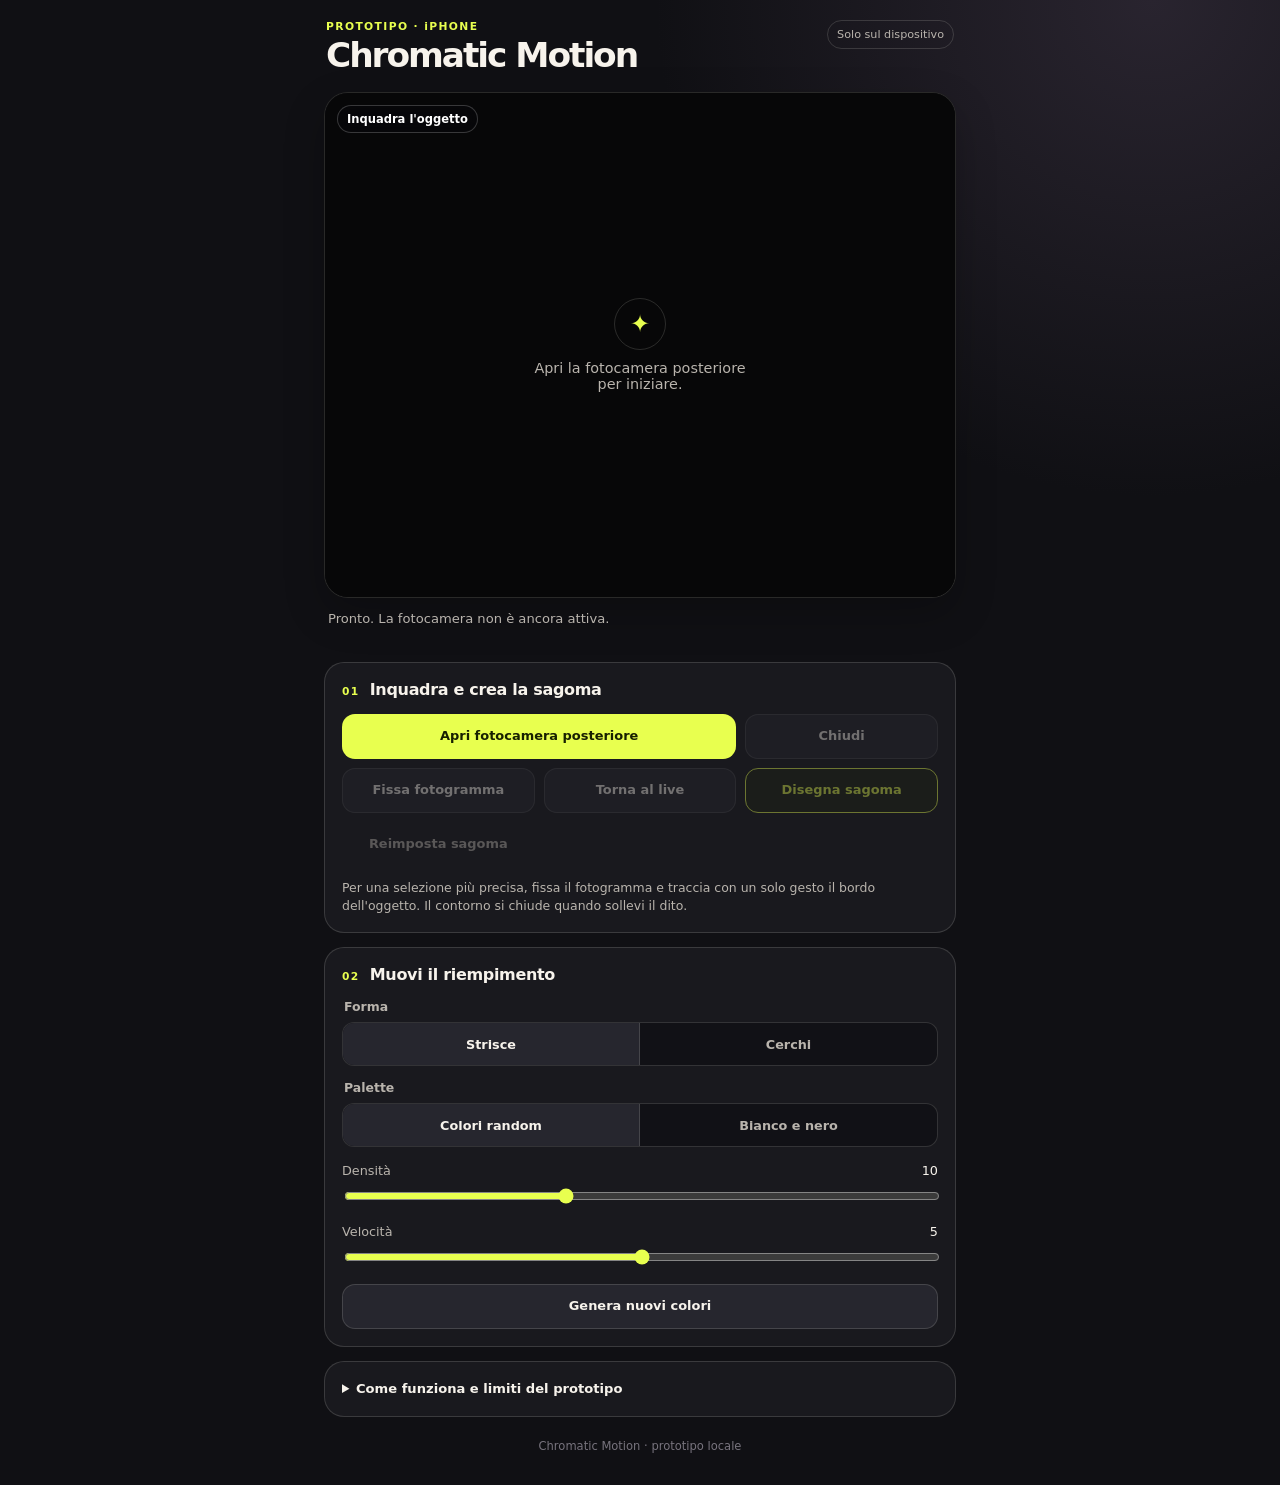
==== index.html @ 291d0ef6 "Aggiunge il prototipo Chromatic Motion" ====
<!doctype html>
<html lang="it">
  <head>
    <meta charset="utf-8" />
    <meta name="viewport" content="width=device-width, initial-scale=1, viewport-fit=cover" />
    <meta name="theme-color" content="#101014" />
    <meta name="description" content="Chromatic Motion — riempimenti animati dentro una sagoma disegnata sulla fotocamera." />
    <link rel="manifest" href="manifest.webmanifest" />
    <link rel="stylesheet" href="styles.css" />
    <title>Chromatic Motion</title>
  </head>
  <body>
    <div class="app-shell">
      <header class="topbar">
        <div>
          <p class="eyebrow">PROTOTIPO · iPHONE</p>
          <h1>Chromatic Motion</h1>
        </div>
        <span class="privacy-pill">Solo sul dispositivo</span>
      </header>

      <main>
        <section class="camera-card" aria-label="Anteprima della fotocamera e maschera">
          <div class="stage" id="stage">
            <video id="camera" autoplay muted playsinline aria-label="Anteprima fotocamera"></video>
            <canvas id="frozen-frame" aria-hidden="true"></canvas>
            <canvas id="overlay" aria-label="Area per disegnare il contorno dell'oggetto"></canvas>
            <div class="stage-empty" id="stage-empty">
              <span class="stage-empty-mark">✦</span>
              <p>Apri la fotocamera posteriore per iniziare.</p>
            </div>
            <div class="stage-note" id="stage-note">Inquadra l'oggetto</div>
          </div>
        </section>

        <p class="status" id="status" role="status" aria-live="polite">Pronto. La fotocamera non è ancora attiva.</p>

        <section class="panel camera-panel" aria-labelledby="camera-title">
          <div class="section-heading">
            <p class="step">01</p>
            <h2 id="camera-title">Inquadra e crea la sagoma</h2>
          </div>
          <div class="button-grid">
            <button class="button button-primary" id="start-camera" type="button">Apri fotocamera posteriore</button>
            <button class="button button-secondary" id="stop-camera" type="button" disabled>Chiudi</button>
            <button class="button button-secondary" id="freeze-frame" type="button" disabled>Fissa fotogramma</button>
            <button class="button button-secondary" id="live-frame" type="button" disabled>Torna al live</button>
            <button class="button button-accent" id="draw-mask" type="button" disabled>Disegna sagoma</button>
            <button class="button button-quiet" id="clear-mask" type="button" disabled>Reimposta sagoma</button>
          </div>
          <p class="help">Per una selezione più precisa, fissa il fotogramma e traccia con un solo gesto il bordo dell'oggetto. Il contorno si chiude quando sollevi il dito.</p>
        </section>

        <section class="panel" aria-labelledby="effect-title">
          <div class="section-heading">
            <p class="step">02</p>
            <h2 id="effect-title">Muovi il riempimento</h2>
          </div>

          <fieldset>
            <legend>Forma</legend>
            <div class="segmented" role="group" aria-label="Forma del riempimento">
              <button class="segment is-selected" type="button" data-effect="stripes" aria-pressed="true">Strisce</button>
              <button class="segment" type="button" data-effect="circles" aria-pressed="false">Cerchi</button>
            </div>
          </fieldset>

          <fieldset>
            <legend>Palette</legend>
            <div class="segmented" role="group" aria-label="Palette dei colori">
              <button class="segment is-selected" type="button" data-colors="color" aria-pressed="true">Colori random</button>
              <button class="segment" type="button" data-colors="mono" aria-pressed="false">Bianco e nero</button>
            </div>
          </fieldset>

          <div class="range-group">
            <label for="density">Densità <output id="density-value" for="density">10</output></label>
            <input id="density" type="range" min="3" max="22" value="10" />
          </div>
          <div class="range-group">
            <label for="speed">Velocità <output id="speed-value" for="speed">5</output></label>
            <input id="speed" type="range" min="0" max="10" value="5" />
          </div>
          <button class="button button-secondary full-width" id="new-colors" type="button">Genera nuovi colori</button>
        </section>

        <details class="info-panel">
          <summary>Come funziona e limiti del prototipo</summary>
          <p>La maschera è manuale: non vengono inviati video, foto o coordinate a un server. La segmentazione automatica non è inclusa perché, sul web mobile, può perdere capelli, bordi sottili, oggetti sovrapposti e soggetti poco contrastati; inoltre può rallentare l'anteprima su alcuni dispositivi.</p>
        </details>
      </main>

      <footer>Chromatic Motion · prototipo locale</footer>
    </div>
    <script src="app.js"></script>
  </body>
</html>
---- styles.css ----
:root {
  color-scheme: dark;
  --ink: #f7f3ec;
  --muted: #b9b4ad;
  --page: #101014;
  --surface: #1a1a20;
  --surface-2: #26262e;
  --line: rgba(247, 243, 236, 0.15);
  --accent: #e8ff4f;
  --accent-ink: #172000;
  --danger: #ff8e8e;
  font-family: Inter, ui-rounded, "SF Pro Rounded", "Avenir Next", system-ui, sans-serif;
}

* { box-sizing: border-box; }

html { background: var(--page); }

body {
  min-width: 320px;
  margin: 0;
  background: radial-gradient(circle at 90% 0%, #29242f 0, transparent 31rem), var(--page);
  color: var(--ink);
}

button, input { font: inherit; }

button { -webkit-tap-highlight-color: transparent; }

.app-shell {
  width: min(100%, 680px);
  min-height: 100svh;
  margin: 0 auto;
  padding: max(20px, env(safe-area-inset-top)) 16px max(30px, env(safe-area-inset-bottom));
}

.topbar {
  display: flex;
  align-items: flex-start;
  justify-content: space-between;
  gap: 12px;
  margin: 0 2px 20px;
}

.eyebrow, .step {
  margin: 0 0 5px;
  color: var(--accent);
  font-size: 0.67rem;
  font-weight: 800;
  letter-spacing: 0.13em;
}

h1, h2, p { margin-top: 0; }

h1 {
  margin-bottom: 0;
  font-size: clamp(1.6rem, 5vw, 2.15rem);
  line-height: 1;
  letter-spacing: -0.06em;
}

h2 {
  margin-bottom: 0;
  font-size: 1rem;
  letter-spacing: -0.02em;
}

.privacy-pill {
  flex: 0 0 auto;
  border: 1px solid var(--line);
  border-radius: 999px;
  padding: 7px 9px;
  color: var(--muted);
  font-size: 0.7rem;
}

.camera-card {
  overflow: hidden;
  border: 1px solid var(--line);
  border-radius: 24px;
  background: #050506;
  box-shadow: 0 16px 40px rgba(0, 0, 0, 0.22);
}

.stage {
  position: relative;
  width: 100%;
  height: min(56svh, 590px);
  min-height: 330px;
  overflow: hidden;
  background: linear-gradient(145deg, #191921, #08080a);
}

video, canvas {
  position: absolute;
  inset: 0;
  display: block;
  width: 100%;
  height: 100%;
}

video {
  object-fit: cover;
  background: #070708;
}

#frozen-frame {
  display: none;
  z-index: 1;
}

#frozen-frame.is-visible { display: block; }

#overlay {
  z-index: 2;
  touch-action: none;
}

#overlay.is-drawing { cursor: crosshair; }

.stage-empty {
  position: absolute;
  z-index: 3;
  inset: 0;
  display: grid;
  align-content: center;
  justify-items: center;
  gap: 10px;
  padding: 30px;
  color: var(--muted);
  text-align: center;
  pointer-events: none;
}

.stage-empty.is-hidden { display: none; }

.stage-empty-mark {
  display: grid;
  width: 52px;
  height: 52px;
  place-items: center;
  border: 1px solid var(--line);
  border-radius: 50%;
  color: var(--accent);
  font-size: 1.5rem;
}

.stage-empty p { max-width: 14rem; margin: 0; font-size: 0.9rem; }

.stage-note {
  position: absolute;
  z-index: 4;
  top: 12px;
  left: 12px;
  border: 1px solid rgba(255, 255, 255, 0.2);
  border-radius: 999px;
  padding: 6px 9px;
  background: rgba(9, 9, 12, 0.54);
  color: #fff;
  font-size: 0.72rem;
  font-weight: 700;
  backdrop-filter: blur(8px);
  pointer-events: none;
}

.status {
  min-height: 2.7em;
  margin: 12px 4px 16px;
  color: var(--muted);
  font-size: 0.82rem;
  line-height: 1.35;
}

.panel, .info-panel {
  margin-top: 14px;
  border: 1px solid var(--line);
  border-radius: 20px;
  padding: 17px;
  background: color-mix(in srgb, var(--surface), transparent 7%);
}

.section-heading { display: flex; gap: 10px; align-items: baseline; margin-bottom: 15px; }
.step { margin: 0; }

.button-grid {
  display: grid;
  grid-template-columns: 1fr 1fr;
  gap: 9px;
}

.button {
  min-height: 45px;
  border: 1px solid transparent;
  border-radius: 13px;
  padding: 9px 12px;
  font-weight: 750;
  font-size: 0.81rem;
  line-height: 1.1;
  cursor: pointer;
  transition: transform 140ms ease, background 140ms ease, border-color 140ms ease, opacity 140ms ease;
}

.button:active:not(:disabled), .segment:active { transform: scale(0.98); }
.button:focus-visible, .segment:focus-visible, input:focus-visible, summary:focus-visible { outline: 3px solid var(--accent); outline-offset: 3px; }
.button:disabled { cursor: not-allowed; opacity: 0.4; }

.button-primary { grid-column: span 2; background: var(--accent); color: var(--accent-ink); }
.button-secondary { border-color: var(--line); background: var(--surface-2); color: var(--ink); }
.button-accent { border-color: var(--accent); background: #202516; color: var(--accent); }
.button-quiet { border-color: transparent; background: transparent; color: var(--muted); }
.full-width { width: 100%; margin-top: 15px; }

.help { margin: 12px 0 0; color: var(--muted); font-size: 0.78rem; line-height: 1.45; }

fieldset { min-width: 0; margin: 0 0 14px; padding: 0; border: 0; }
legend { margin-bottom: 8px; color: var(--muted); font-size: 0.78rem; font-weight: 650; }

.segmented { display: grid; grid-template-columns: 1fr 1fr; overflow: hidden; border: 1px solid var(--line); border-radius: 12px; background: #111116; }

.segment { min-height: 42px; border: 0; border-right: 1px solid var(--line); background: transparent; color: var(--muted); font-size: 0.8rem; font-weight: 700; cursor: pointer; }
.segment:last-child { border-right: 0; }
.segment.is-selected { background: var(--surface-2); color: var(--ink); }

.range-group { margin-top: 16px; }
.range-group label { display: flex; justify-content: space-between; margin-bottom: 8px; color: var(--muted); font-size: 0.8rem; }
output { color: var(--ink); font-variant-numeric: tabular-nums; }
input[type="range"] { width: 100%; accent-color: var(--accent); cursor: pointer; }

.info-panel { color: var(--muted); font-size: 0.82rem; line-height: 1.5; }
.info-panel summary { color: var(--ink); font-weight: 700; cursor: pointer; }
.info-panel p { margin: 12px 0 0; }

footer { margin: 22px 0 2px; color: #77737d; text-align: center; font-size: 0.72rem; }

@media (min-width: 520px) {
  .app-shell { padding-right: 24px; padding-left: 24px; }
  .button-grid { grid-template-columns: repeat(3, 1fr); }
  .button-primary { grid-column: span 2; }
}

@media (prefers-reduced-motion: reduce) {
  *, *::before, *::after { scroll-behavior: auto !important; transition-duration: 0.01ms !important; animation-duration: 0.01ms !important; }
}
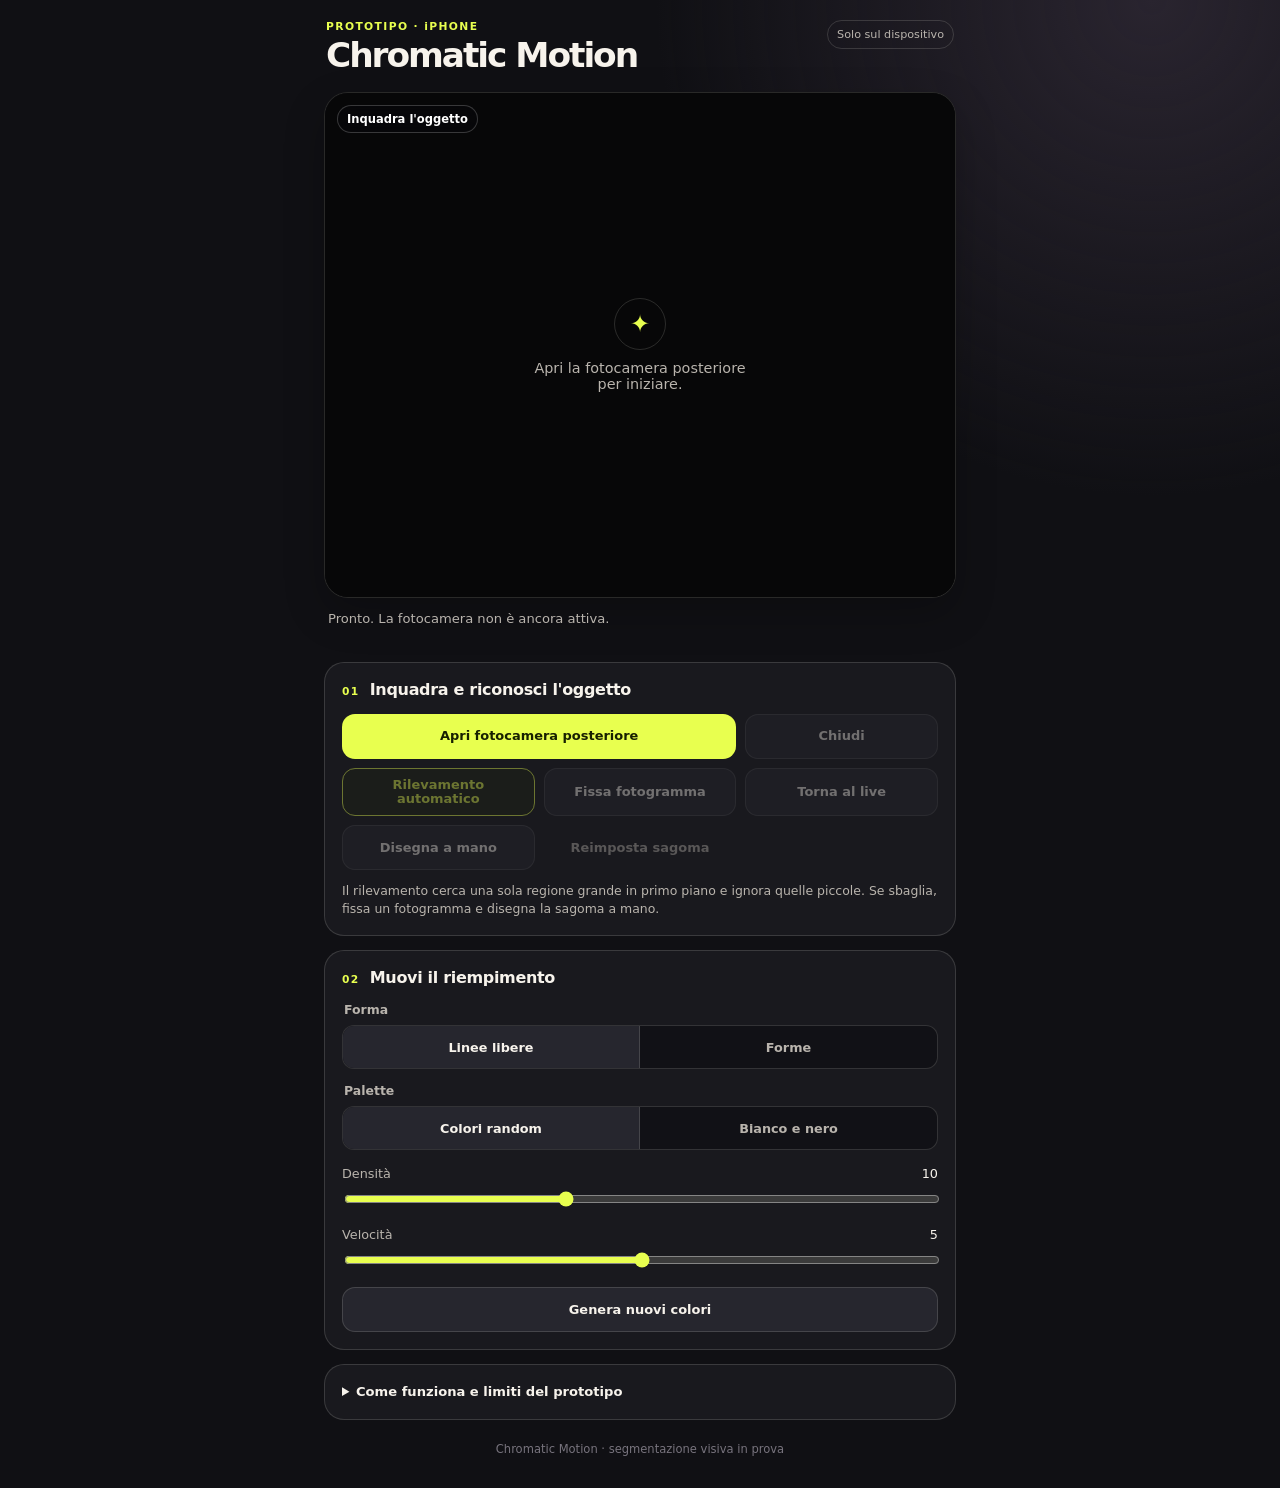
==== commit b85ae2ee: "Aggiunge interfaccia per segmentazione visiva" ====
--- a/index.html
+++ b/index.html
@@ -4,7 +4,7 @@
     <meta charset="utf-8" />
     <meta name="viewport" content="width=device-width, initial-scale=1, viewport-fit=cover" />
     <meta name="theme-color" content="#101014" />
-    <meta name="description" content="Chromatic Motion — riempimenti animati dentro una sagoma disegnata sulla fotocamera." />
+    <meta name="description" content="Chromatic Motion — forme animate dentro un oggetto grande riconosciuto dalla fotocamera." />
     <link rel="manifest" href="manifest.webmanifest" />
     <link rel="stylesheet" href="styles.css" />
     <title>Chromatic Motion</title>
@@ -38,17 +38,18 @@
         <section class="panel camera-panel" aria-labelledby="camera-title">
           <div class="section-heading">
             <p class="step">01</p>
-            <h2 id="camera-title">Inquadra e crea la sagoma</h2>
+            <h2 id="camera-title">Inquadra e riconosci l'oggetto</h2>
           </div>
           <div class="button-grid">
             <button class="button button-primary" id="start-camera" type="button">Apri fotocamera posteriore</button>
             <button class="button button-secondary" id="stop-camera" type="button" disabled>Chiudi</button>
+            <button class="button button-accent" id="auto-mask" type="button" aria-pressed="true" disabled>Rilevamento automatico</button>
             <button class="button button-secondary" id="freeze-frame" type="button" disabled>Fissa fotogramma</button>
             <button class="button button-secondary" id="live-frame" type="button" disabled>Torna al live</button>
-            <button class="button button-accent" id="draw-mask" type="button" disabled>Disegna sagoma</button>
+            <button class="button button-secondary" id="draw-mask" type="button" disabled>Disegna a mano</button>
             <button class="button button-quiet" id="clear-mask" type="button" disabled>Reimposta sagoma</button>
           </div>
-          <p class="help">Per una selezione più precisa, fissa il fotogramma e traccia con un solo gesto il bordo dell'oggetto. Il contorno si chiude quando sollevi il dito.</p>
+          <p class="help">Il rilevamento cerca una sola regione grande in primo piano e ignora quelle piccole. Se sbaglia, fissa un fotogramma e disegna la sagoma a mano.</p>
         </section>
 
         <section class="panel" aria-labelledby="effect-title">
@@ -60,8 +61,8 @@
           <fieldset>
             <legend>Forma</legend>
             <div class="segmented" role="group" aria-label="Forma del riempimento">
-              <button class="segment is-selected" type="button" data-effect="stripes" aria-pressed="true">Strisce</button>
-              <button class="segment" type="button" data-effect="circles" aria-pressed="false">Cerchi</button>
+              <button class="segment is-selected" type="button" data-effect="lines" aria-pressed="true">Linee libere</button>
+              <button class="segment" type="button" data-effect="shapes" aria-pressed="false">Forme</button>
             </div>
           </fieldset>
 
@@ -86,12 +87,13 @@
 
         <details class="info-panel">
           <summary>Come funziona e limiti del prototipo</summary>
-          <p>La maschera è manuale: non vengono inviati video, foto o coordinate a un server. La segmentazione automatica non è inclusa perché, sul web mobile, può perdere capelli, bordi sottili, oggetti sovrapposti e soggetti poco contrastati; inoltre può rallentare l'anteprima su alcuni dispositivi.</p>
+          <p>Il rilevamento cerca la regione segmentata più grande e non di sfondo; non misura davvero la distanza e non riconosce ogni possibile oggetto. Capelli, vetro, superfici riflettenti, elementi sottili, soggetti sovrapposti e sfondi simili possono produrre una maschera imprecisa. Il video resta elaborato nel browser; al primo uso vengono scaricati runtime e modello di segmentazione pubblici.</p>
         </details>
       </main>
 
-      <footer>Chromatic Motion · prototipo locale</footer>
+      <footer>Chromatic Motion · segmentazione visiva in prova</footer>
     </div>
     <script src="app.js"></script>
   </body>
 </html>
+
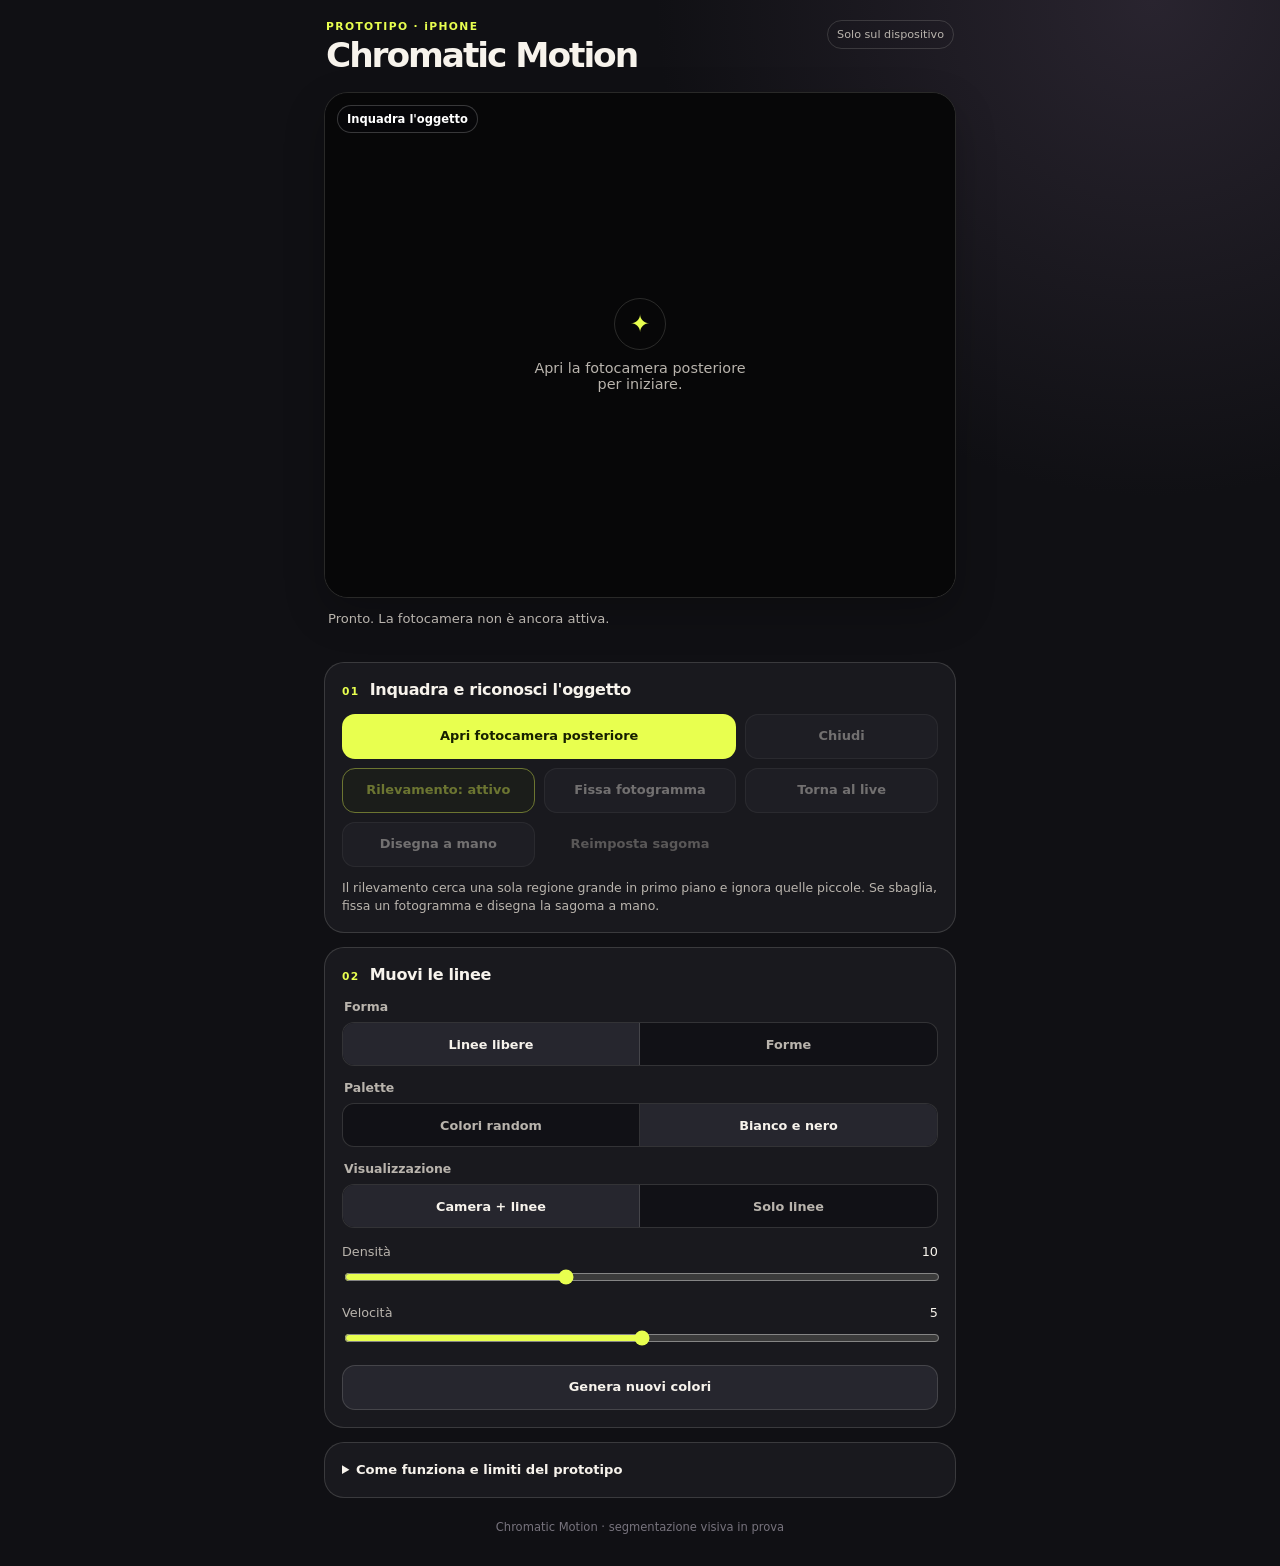
==== commit 3c2b53a5: "Aggiunge modalità solo linee" ====
--- a/index.html
+++ b/index.html
@@ -55,7 +55,7 @@
         <section class="panel" aria-labelledby="effect-title">
           <div class="section-heading">
             <p class="step">02</p>
-            <h2 id="effect-title">Muovi il riempimento</h2>
+            <h2 id="effect-title">Muovi le linee</h2>
           </div>
 
           <fieldset>
@@ -69,8 +69,16 @@
           <fieldset>
             <legend>Palette</legend>
             <div class="segmented" role="group" aria-label="Palette dei colori">
-              <button class="segment is-selected" type="button" data-colors="color" aria-pressed="true">Colori random</button>
-              <button class="segment" type="button" data-colors="mono" aria-pressed="false">Bianco e nero</button>
+              <button class="segment" type="button" data-colors="color" aria-pressed="false">Colori random</button>
+              <button class="segment is-selected" type="button" data-colors="mono" aria-pressed="true">Bianco e nero</button>
+            </div>
+          </fieldset>
+
+          <fieldset>
+            <legend>Visualizzazione</legend>
+            <div class="segmented" role="group" aria-label="Visualizzazione della scena">
+              <button class="segment is-selected" type="button" data-view="camera" aria-pressed="true">Camera + linee</button>
+              <button class="segment" type="button" data-view="lines" aria-pressed="false">Solo linee</button>
             </div>
           </fieldset>
 
@@ -87,7 +95,7 @@
 
         <details class="info-panel">
           <summary>Come funziona e limiti del prototipo</summary>
-          <p>Il rilevamento cerca la regione segmentata più grande e non di sfondo; non misura davvero la distanza e non riconosce ogni possibile oggetto. Capelli, vetro, superfici riflettenti, elementi sottili, soggetti sovrapposti e sfondi simili possono produrre una maschera imprecisa. Il video resta elaborato nel browser; al primo uso vengono scaricati runtime e modello di segmentazione pubblici.</p>
+          <p>Il rilevamento cerca la regione segmentata più grande e non di sfondo; non misura davvero la distanza e non riconosce ogni possibile oggetto. Le linee lunghe e gestuali vengono ritagliate dentro la maschera; “Solo linee” nasconde il video senza spegnere la fotocamera. Capelli, vetro, superfici riflettenti, elementi sottili, soggetti sovrapposti e sfondi simili possono produrre una maschera imprecisa. Il video resta elaborato nel browser; al primo uso vengono scaricati runtime e modello di segmentazione pubblici.</p>
         </details>
       </main>
 
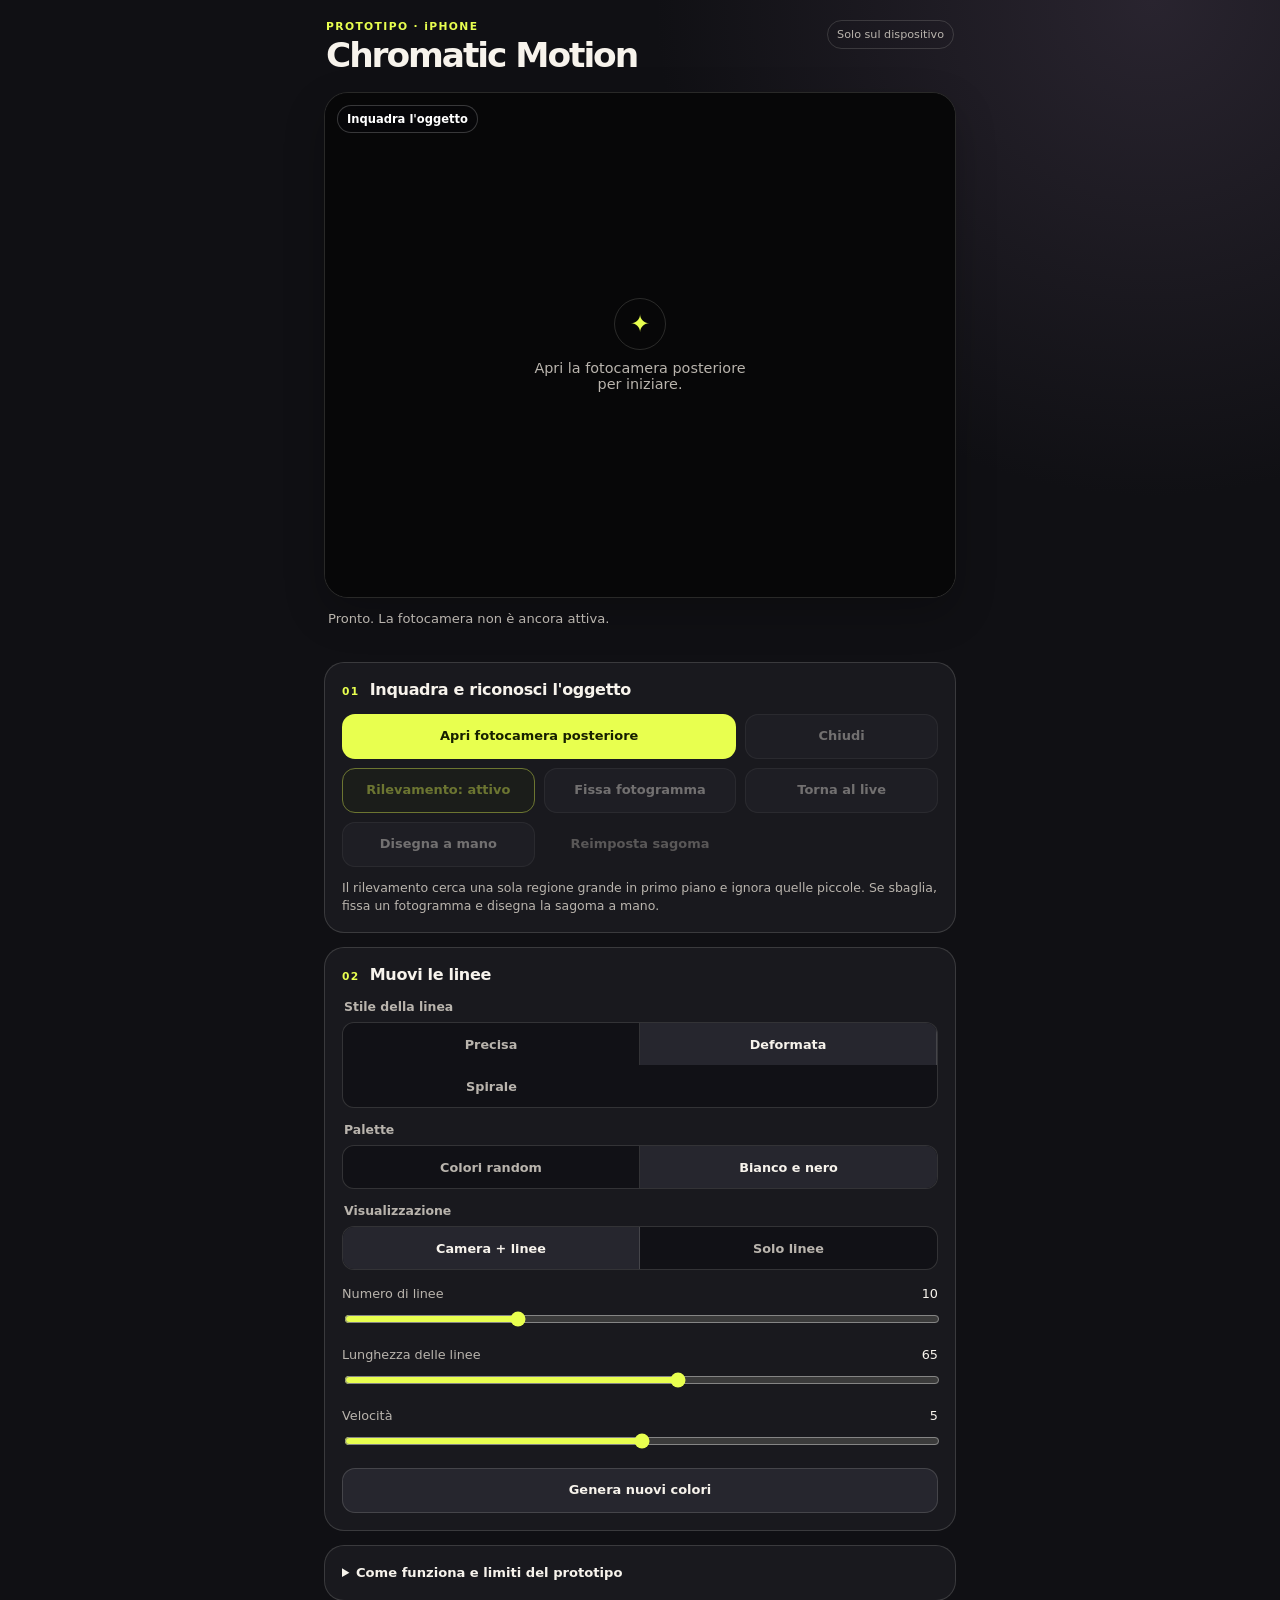
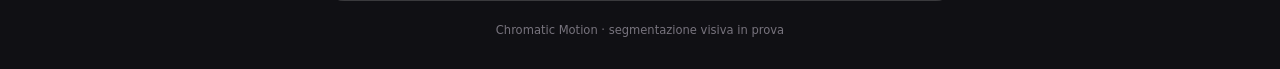
==== commit 4e3c764f: "Aggiunge stili e controlli delle linee" ====
--- a/index.html
+++ b/index.html
@@ -59,10 +59,11 @@
           </div>
 
           <fieldset>
-            <legend>Forma</legend>
-            <div class="segmented" role="group" aria-label="Forma del riempimento">
-              <button class="segment is-selected" type="button" data-effect="lines" aria-pressed="true">Linee libere</button>
-              <button class="segment" type="button" data-effect="shapes" aria-pressed="false">Forme</button>
+            <legend>Stile della linea</legend>
+            <div class="segmented segmented-three" role="group" aria-label="Stile della linea">
+              <button class="segment" type="button" data-effect="precise" aria-pressed="false">Precisa</button>
+              <button class="segment is-selected" type="button" data-effect="deformed" aria-pressed="true">Deformata</button>
+              <button class="segment" type="button" data-effect="spiral" aria-pressed="false">Spirale</button>
             </div>
           </fieldset>
 
@@ -83,8 +84,12 @@
           </fieldset>
 
           <div class="range-group">
-            <label for="density">Densità <output id="density-value" for="density">10</output></label>
-            <input id="density" type="range" min="3" max="22" value="10" />
+            <label for="density">Numero di linee <output id="density-value" for="density">10</output></label>
+            <input id="density" type="range" min="2" max="30" value="10" />
+          </div>
+          <div class="range-group">
+            <label for="line-size">Lunghezza delle linee <output id="line-size-value" for="line-size">65</output></label>
+            <input id="line-size" type="range" min="20" max="100" value="65" />
           </div>
           <div class="range-group">
             <label for="speed">Velocità <output id="speed-value" for="speed">5</output></label>
--- a/styles.css
+++ b/styles.css
@@ -102,6 +102,7 @@
 video {
   object-fit: cover;
   background: #070708;
+  transition: opacity 180ms ease;
 }
 
 #frozen-frame {
@@ -110,6 +111,15 @@
 }
 
 #frozen-frame.is-visible { display: block; }
+
+.stage.is-lines-only {
+  background: #09090c;
+}
+
+.stage.is-lines-only video,
+.stage.is-lines-only #frozen-frame {
+  opacity: 0;
+}
 
 #overlay {
   z-index: 2;
@@ -241,3 +251,4 @@
 @media (prefers-reduced-motion: reduce) {
   *, *::before, *::after { scroll-behavior: auto !important; transition-duration: 0.01ms !important; animation-duration: 0.01ms !important; }
 }
+
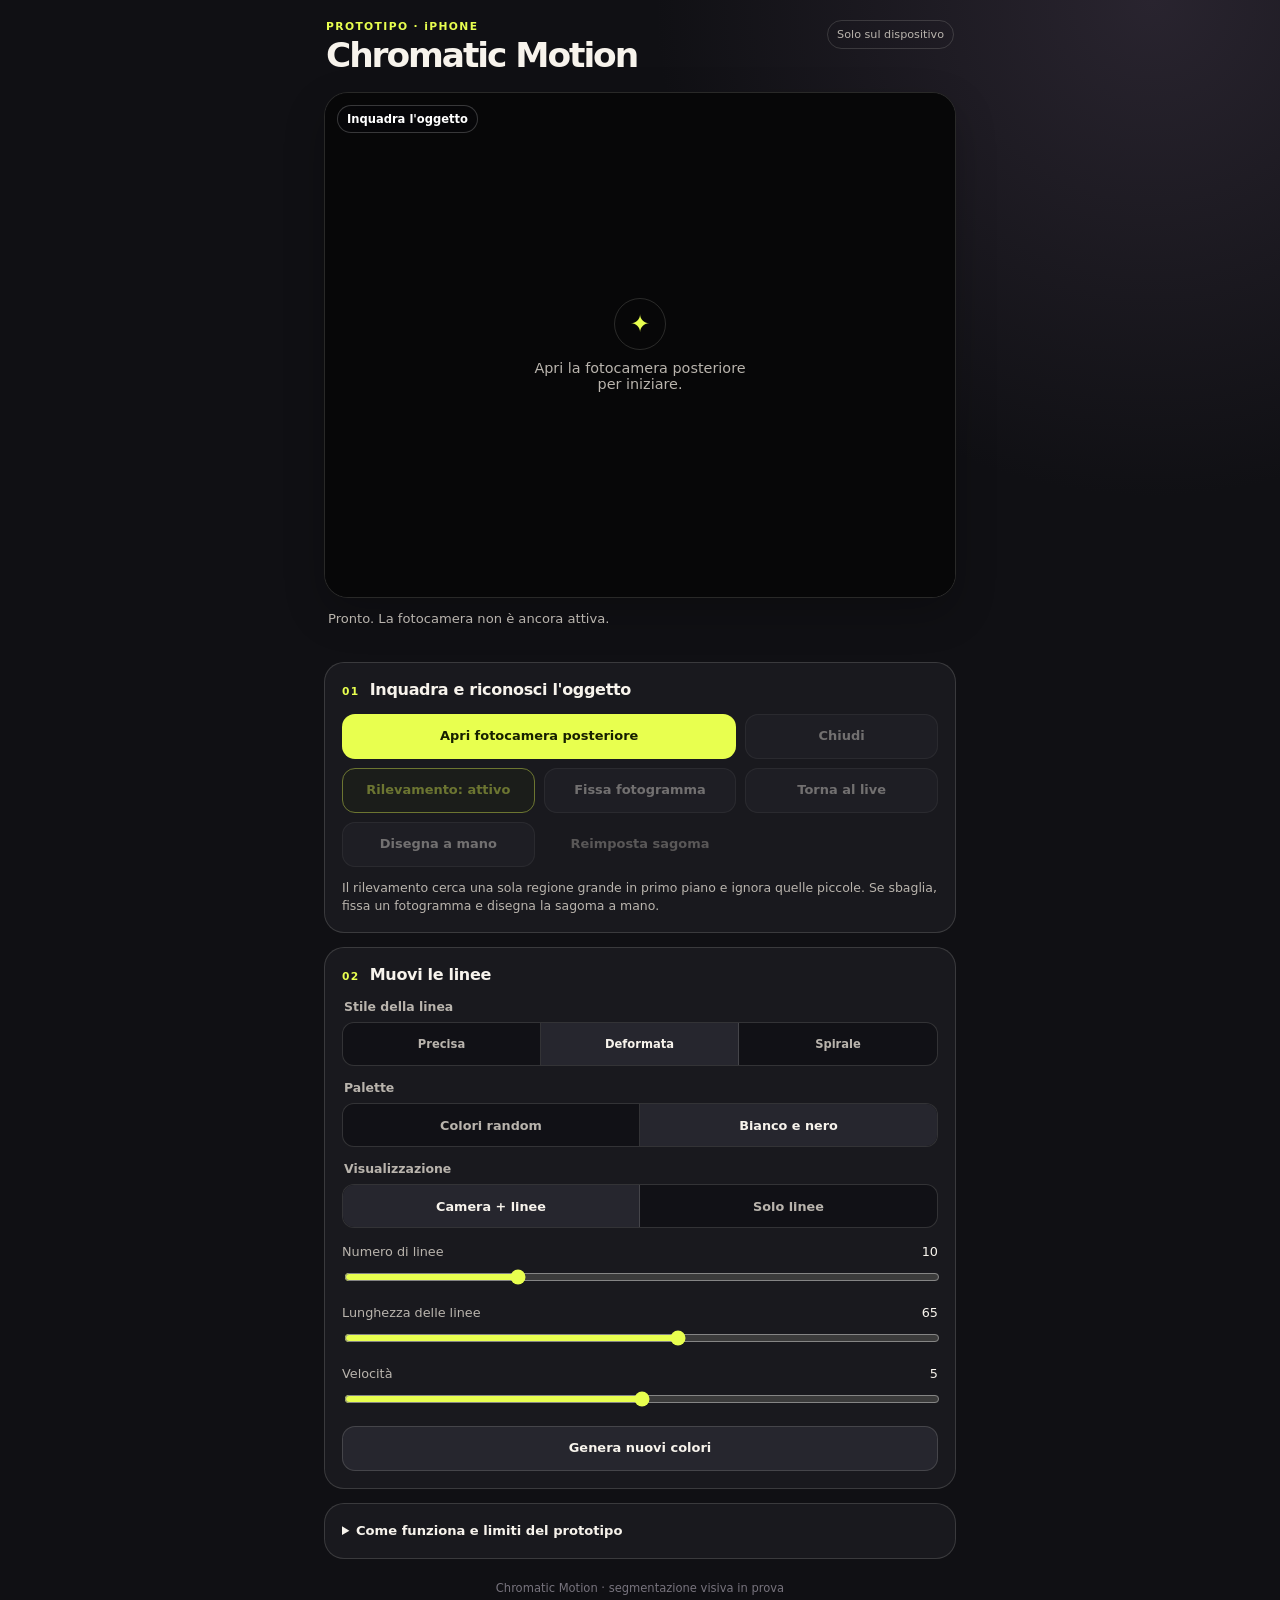
==== commit 3d420ed1: "Aggiorna le risorse per evitare cache obsolete" ====
--- a/index.html
+++ b/index.html
@@ -6,7 +6,7 @@
     <meta name="theme-color" content="#101014" />
     <meta name="description" content="Chromatic Motion — forme animate dentro un oggetto grande riconosciuto dalla fotocamera." />
     <link rel="manifest" href="manifest.webmanifest" />
-    <link rel="stylesheet" href="styles.css" />
+    <link rel="stylesheet" href="styles.css?v=20261018-lines" />
     <title>Chromatic Motion</title>
   </head>
   <body>
@@ -106,7 +106,7 @@
 
       <footer>Chromatic Motion · segmentazione visiva in prova</footer>
     </div>
-    <script src="app.js"></script>
+    <script src="app.js?v=20261018-lines"></script>
   </body>
 </html>
 
--- a/styles.css
+++ b/styles.css
@@ -230,6 +230,8 @@
 .segment { min-height: 42px; border: 0; border-right: 1px solid var(--line); background: transparent; color: var(--muted); font-size: 0.8rem; font-weight: 700; cursor: pointer; }
 .segment:last-child { border-right: 0; }
 .segment.is-selected { background: var(--surface-2); color: var(--ink); }
+.segmented-three { grid-template-columns: repeat(3, 1fr); }
+.segmented-three .segment { padding: 0 4px; font-size: 0.72rem; }
 
 .range-group { margin-top: 16px; }
 .range-group label { display: flex; justify-content: space-between; margin-bottom: 8px; color: var(--muted); font-size: 0.8rem; }
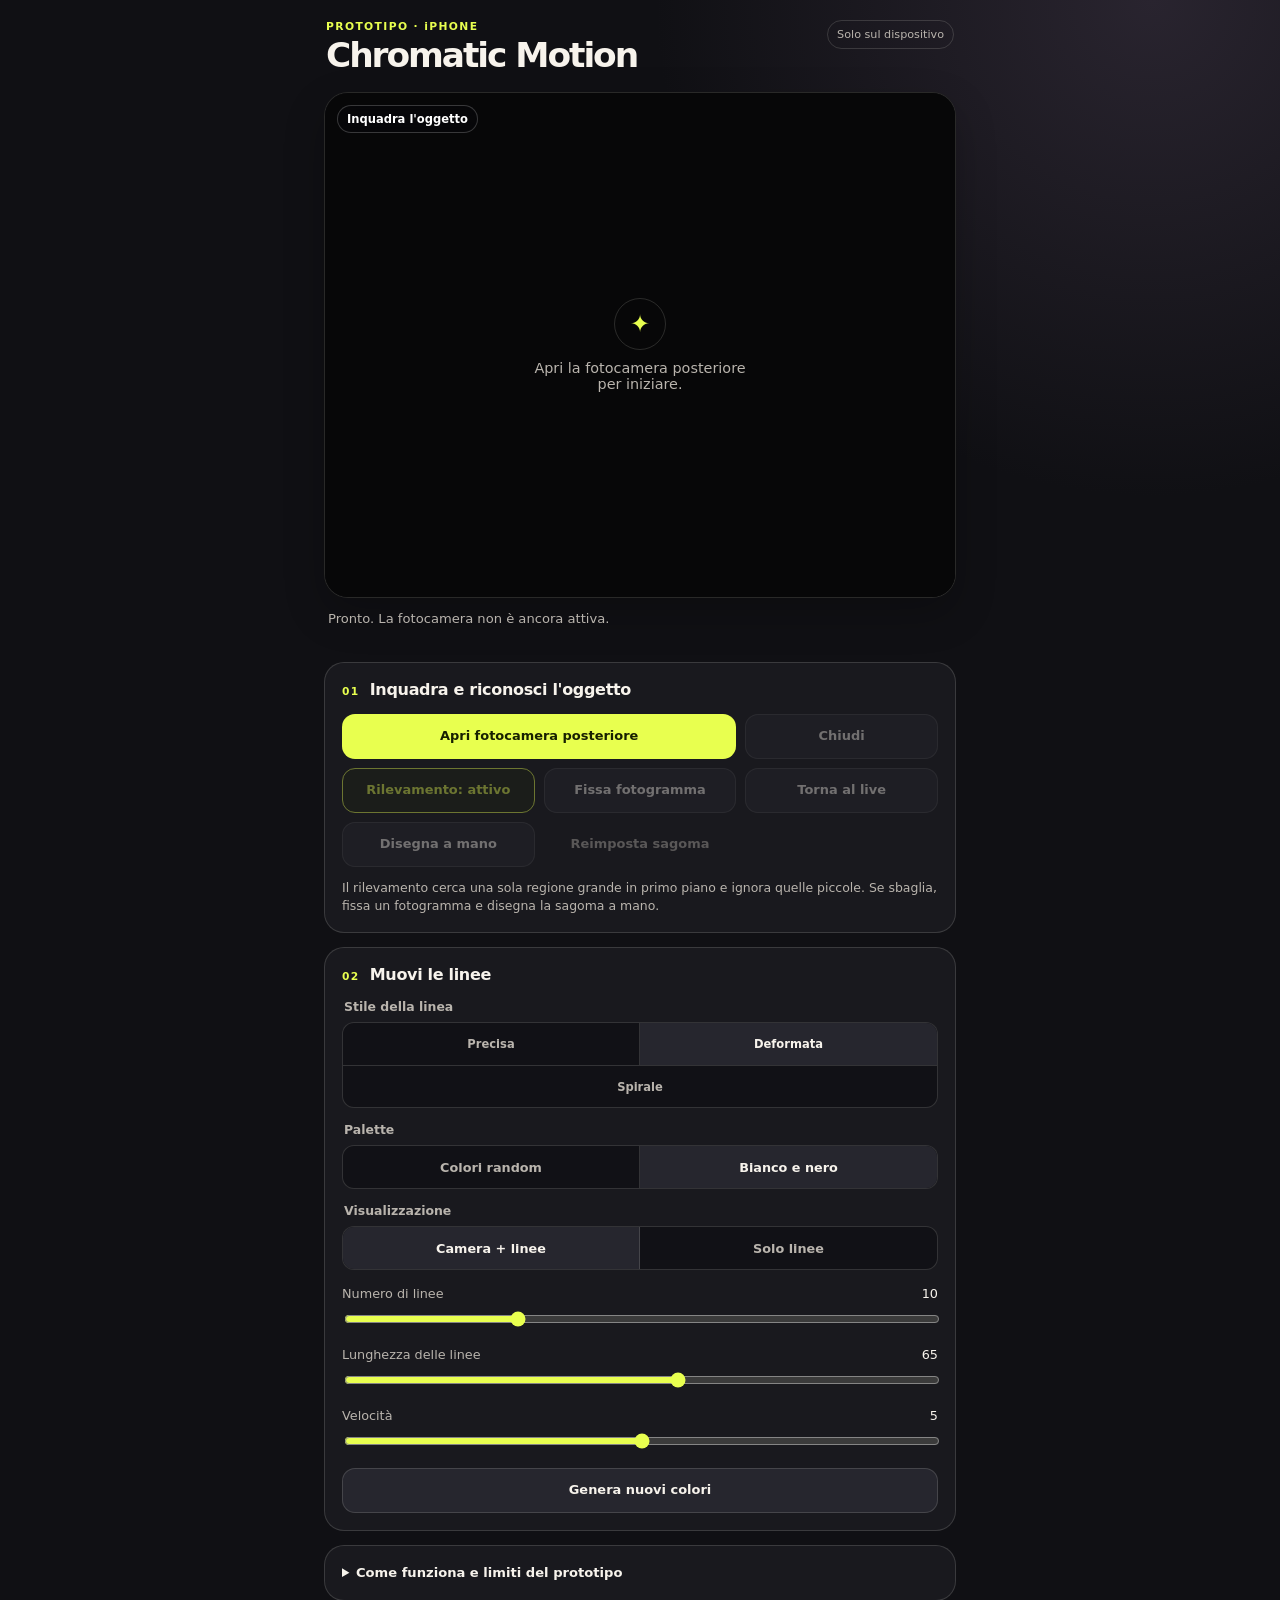
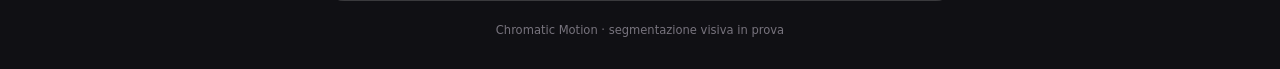
==== commit 6351ad0a: "Aggiorna la cache dello stile" ====
--- a/index.html
+++ b/index.html
@@ -6,7 +6,7 @@
     <meta name="theme-color" content="#101014" />
     <meta name="description" content="Chromatic Motion — forme animate dentro un oggetto grande riconosciuto dalla fotocamera." />
     <link rel="manifest" href="manifest.webmanifest" />
-    <link rel="stylesheet" href="styles.css?v=20261018-lines" />
+    <link rel="stylesheet" href="styles.css?v=20261018-lines2" />
     <title>Chromatic Motion</title>
   </head>
   <body>
--- a/styles.css
+++ b/styles.css
@@ -230,8 +230,10 @@
 .segment { min-height: 42px; border: 0; border-right: 1px solid var(--line); background: transparent; color: var(--muted); font-size: 0.8rem; font-weight: 700; cursor: pointer; }
 .segment:last-child { border-right: 0; }
 .segment.is-selected { background: var(--surface-2); color: var(--ink); }
-.segmented-three { grid-template-columns: repeat(3, 1fr); }
+.segmented-three { grid-template-columns: repeat(2, 1fr); }
 .segmented-three .segment { padding: 0 4px; font-size: 0.72rem; }
+.segmented-three .segment:nth-child(2) { border-right: 0; }
+.segmented-three .segment:last-child { grid-column: 1 / -1; border-top: 1px solid var(--line); }
 
 .range-group { margin-top: 16px; }
 .range-group label { display: flex; justify-content: space-between; margin-bottom: 8px; color: var(--muted); font-size: 0.8rem; }
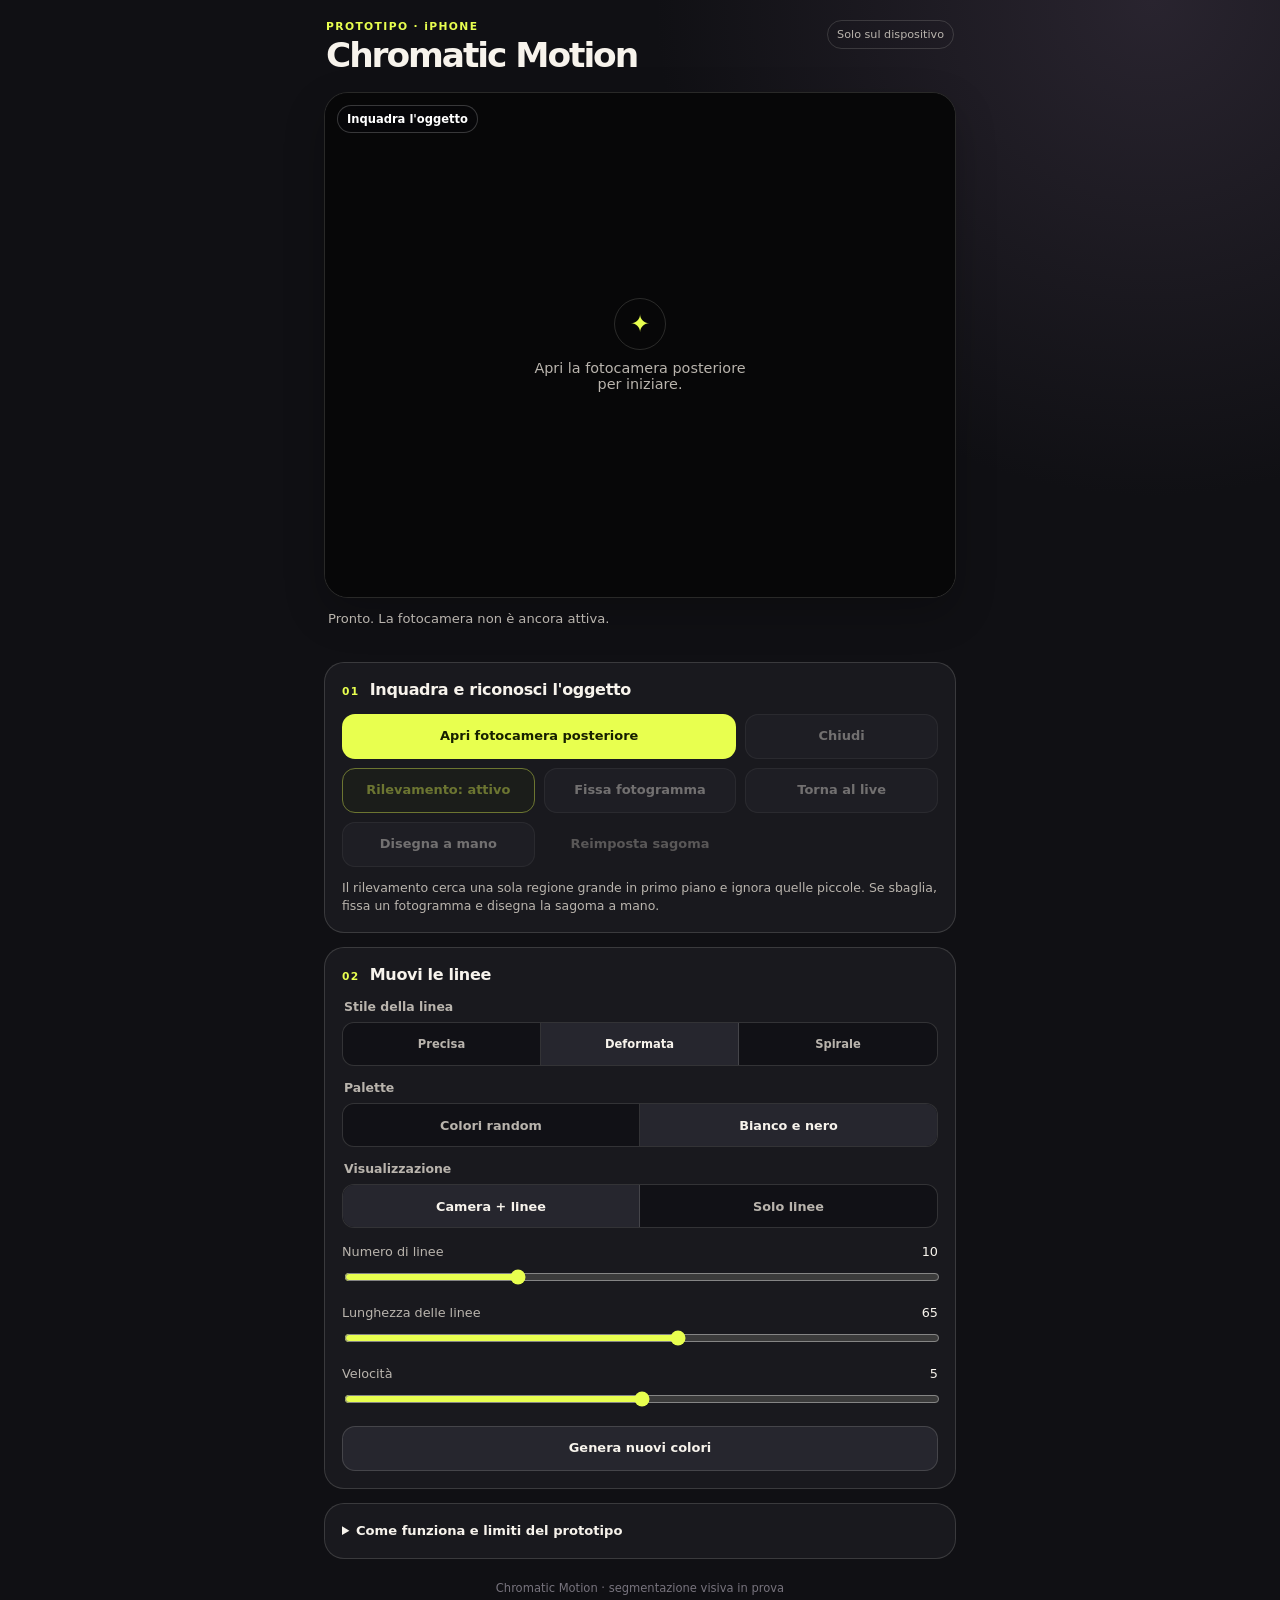
==== commit 798f4c28: "Aggiorna la cache del foglio di stile" ====
--- a/index.html
+++ b/index.html
@@ -6,7 +6,7 @@
     <meta name="theme-color" content="#101014" />
     <meta name="description" content="Chromatic Motion — forme animate dentro un oggetto grande riconosciuto dalla fotocamera." />
     <link rel="manifest" href="manifest.webmanifest" />
-    <link rel="stylesheet" href="styles.css?v=20261018-lines2" />
+    <link rel="stylesheet" href="styles.css?v=20261018-lines3" />
     <title>Chromatic Motion</title>
   </head>
   <body>
--- a/styles.css
+++ b/styles.css
@@ -230,10 +230,8 @@
 .segment { min-height: 42px; border: 0; border-right: 1px solid var(--line); background: transparent; color: var(--muted); font-size: 0.8rem; font-weight: 700; cursor: pointer; }
 .segment:last-child { border-right: 0; }
 .segment.is-selected { background: var(--surface-2); color: var(--ink); }
-.segmented-three { grid-template-columns: repeat(2, 1fr); }
+.segmented-three { grid-template-columns: repeat(3, 1fr); }
 .segmented-three .segment { padding: 0 4px; font-size: 0.72rem; }
-.segmented-three .segment:nth-child(2) { border-right: 0; }
-.segmented-three .segment:last-child { grid-column: 1 / -1; border-top: 1px solid var(--line); }
 
 .range-group { margin-top: 16px; }
 .range-group label { display: flex; justify-content: space-between; margin-bottom: 8px; color: var(--muted); font-size: 0.8rem; }
